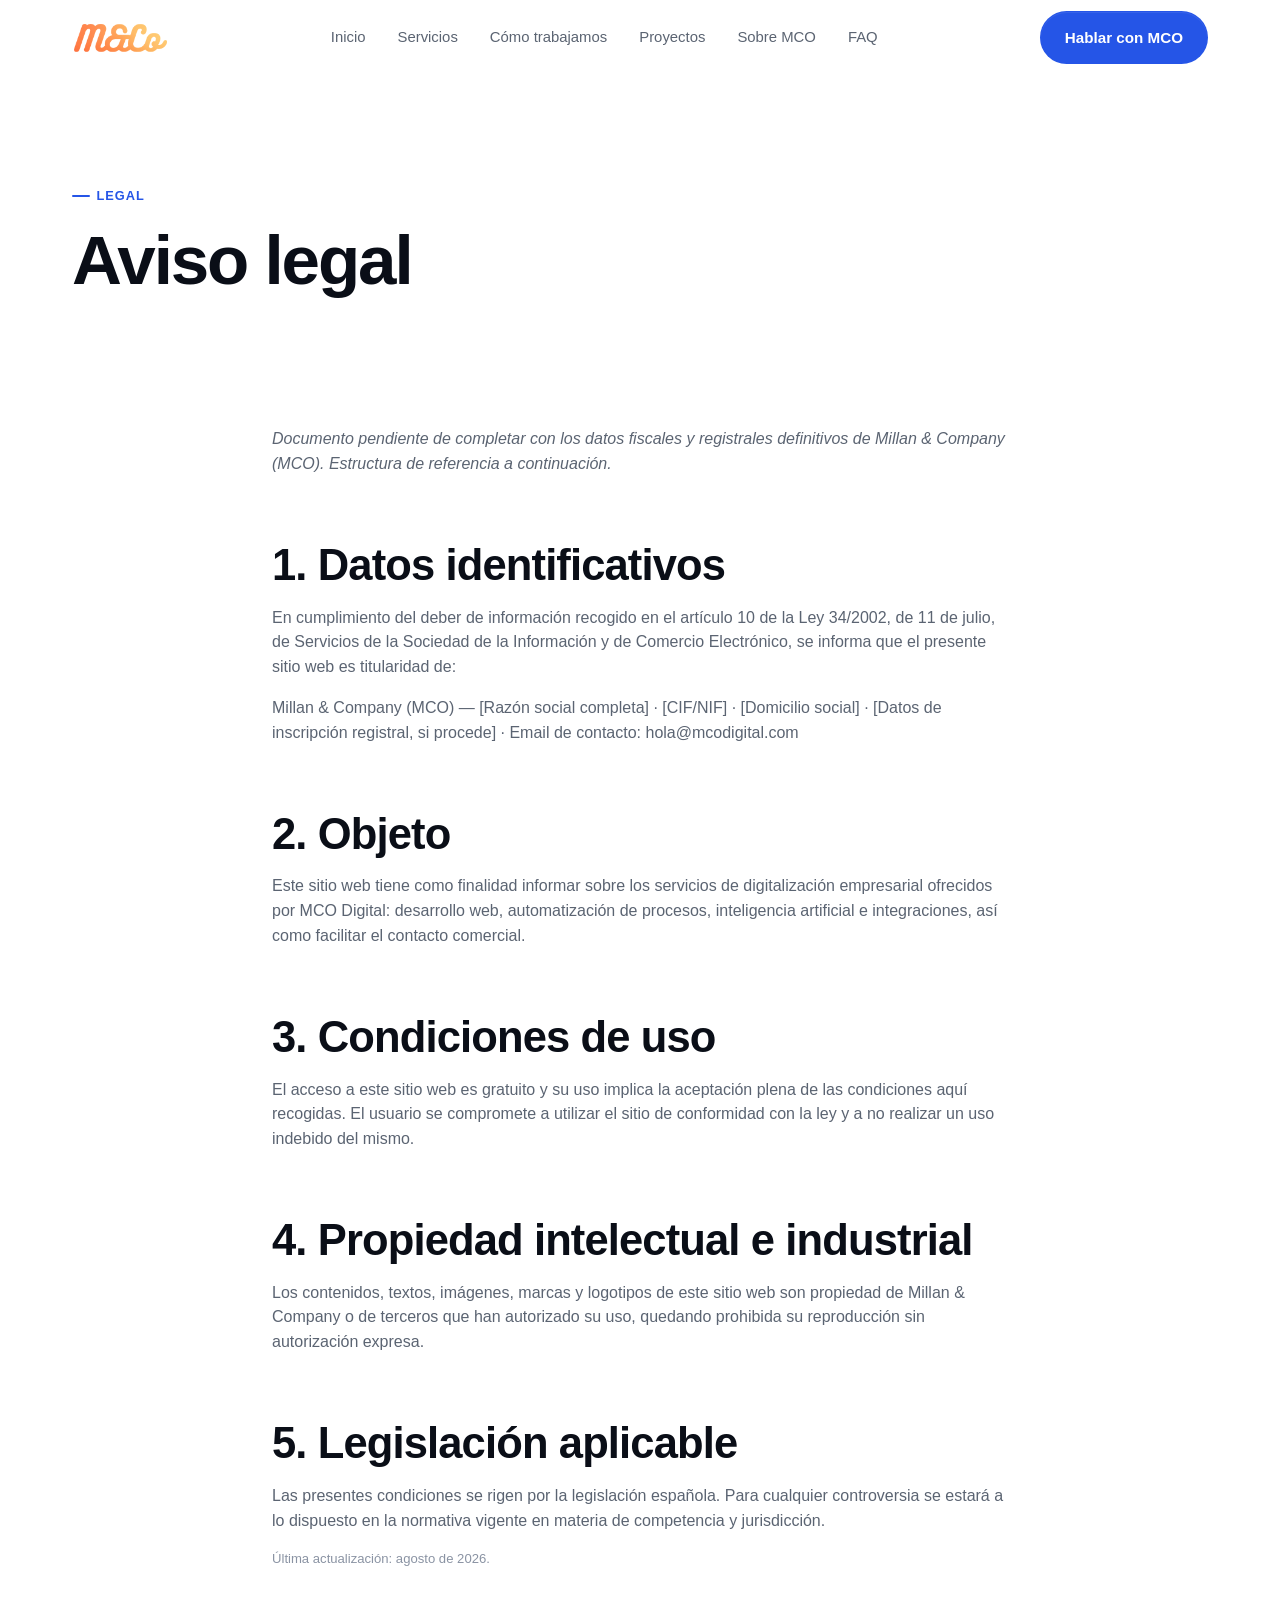
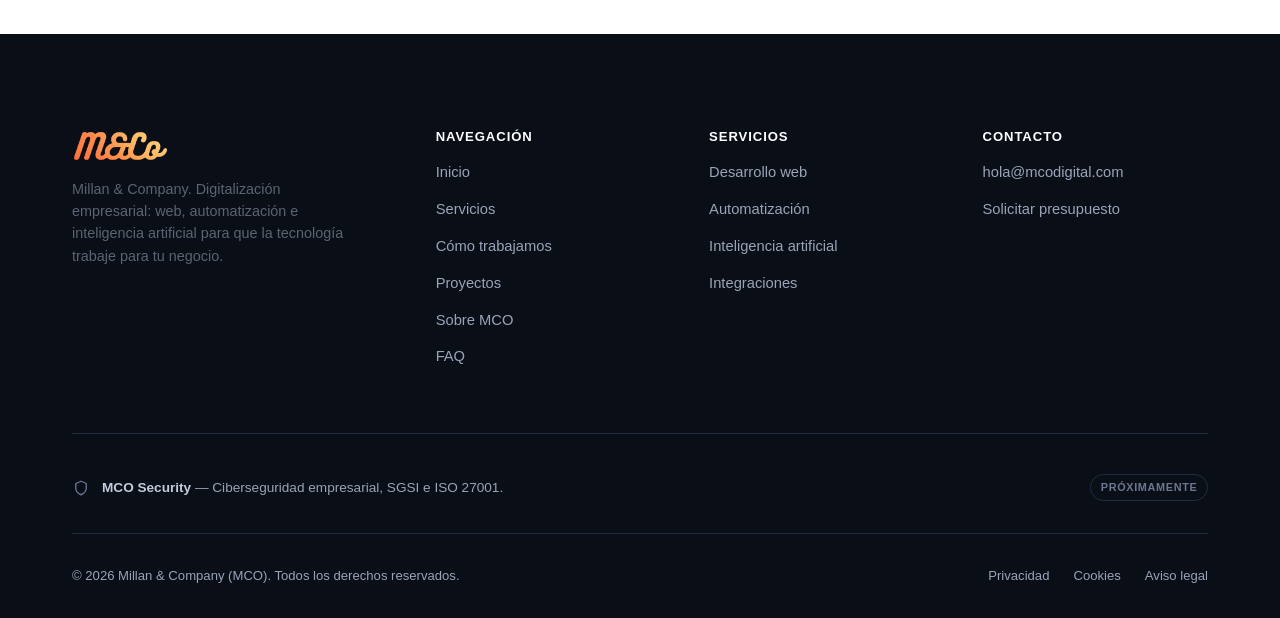
==== aviso-legal.html @ b60e202a "Add files via upload" ====
<!doctype html>
<html lang="es">
<head>
<meta charset="UTF-8">
<meta name="viewport" content="width=device-width, initial-scale=1">
<title>Aviso legal | MCO Digital</title>
<meta name="description" content="Aviso legal de MCO Digital, división de Millan & Company.">
<link rel="canonical" href="https://mcodigital.com/aviso-legal.html">
<meta name="robots" content="noindex">
<link rel="icon" href="assets/img/favicon.ico" sizes="any">
<link rel="stylesheet" href="assets/css/style.css">
</head>
<body>
<a class="skip-link" href="#main">Saltar al contenido</a>

<header class="site-header">
  <div class="container header-inner">
    <a href="index.html" class="brand" aria-label="MCO Digital — Inicio">
      <img class="brand-mark-img" src="assets/img/logo.png" alt="M&amp;Co">
    </a>
    <nav class="main-nav" id="main-nav" aria-label="Navegación principal">
      <ul>
        <li><a href="index.html">Inicio</a></li>
        <li><a href="servicios.html">Servicios</a></li>
        <li><a href="como-trabajamos.html">Cómo trabajamos</a></li>
        <li><a href="proyectos.html">Proyectos</a></li>
        <li><a href="sobre.html">Sobre MCO</a></li>
        <li><a href="faq.html">FAQ</a></li>
        <li class="nav-cta"><a href="contacto.html" class="btn btn-primary btn-sm">Hablar con MCO</a></li>
      </ul>
    </nav>
    <div class="header-actions">
      <a href="contacto.html" class="btn btn-primary header-cta">Hablar con MCO</a>
      <button class="nav-toggle" id="nav-toggle" aria-label="Abrir menú" aria-expanded="false" aria-controls="main-nav">
        <svg viewBox="0 0 24 24" fill="none" stroke="currentColor" stroke-width="2" stroke-linecap="round"><line x1="3" y1="6" x2="21" y2="6"/><line x1="3" y1="12" x2="21" y2="12"/><line x1="3" y1="18" x2="21" y2="18"/></svg>
      </button>
    </div>
  </div>
</header>

<main id="main">
  <section class="page-hero container" data-reveal>
    <p class="eyebrow">Legal</p>
    <h1>Aviso legal</h1>
  </section>

  <section class="section-tight" data-reveal>
    <div class="container container-narrow">
      <p><em>Documento pendiente de completar con los datos fiscales y registrales definitivos de Millan &amp; Company (MCO). Estructura de referencia a continuación.</em></p>

      <h2 class="mt-8">1. Datos identificativos</h2>
      <p class="mt-4">En cumplimiento del deber de información recogido en el artículo 10 de la Ley 34/2002, de 11 de julio, de Servicios de la Sociedad de la Información y de Comercio Electrónico, se informa que el presente sitio web es titularidad de:</p>
      <p class="mt-4">Millan &amp; Company (MCO) — [Razón social completa] · [CIF/NIF] · [Domicilio social] · [Datos de inscripción registral, si procede] · Email de contacto: <a href="mailto:hola@mcodigital.com">hola@mcodigital.com</a></p>

      <h2 class="mt-8">2. Objeto</h2>
      <p class="mt-4">Este sitio web tiene como finalidad informar sobre los servicios de digitalización empresarial ofrecidos por MCO Digital: desarrollo web, automatización de procesos, inteligencia artificial e integraciones, así como facilitar el contacto comercial.</p>

      <h2 class="mt-8">3. Condiciones de uso</h2>
      <p class="mt-4">El acceso a este sitio web es gratuito y su uso implica la aceptación plena de las condiciones aquí recogidas. El usuario se compromete a utilizar el sitio de conformidad con la ley y a no realizar un uso indebido del mismo.</p>

      <h2 class="mt-8">4. Propiedad intelectual e industrial</h2>
      <p class="mt-4">Los contenidos, textos, imágenes, marcas y logotipos de este sitio web son propiedad de Millan &amp; Company o de terceros que han autorizado su uso, quedando prohibida su reproducción sin autorización expresa.</p>

      <h2 class="mt-8">5. Legislación aplicable</h2>
      <p class="mt-4">Las presentes condiciones se rigen por la legislación española. Para cualquier controversia se estará a lo dispuesto en la normativa vigente en materia de competencia y jurisdicción.</p>

      <p class="mt-8 form-note">Última actualización: agosto de 2026.</p>
    </div>
  </section>
</main>

<footer class="site-footer">
  <div class="container">
    <div class="footer-top">
      <div class="footer-brand">
        <a href="index.html" class="brand" aria-label="MCO Digital — Inicio">
          <img class="brand-mark-img" src="assets/img/logo.png" alt="M&amp;Co">
        </a>
        <p>Millan &amp; Company. Digitalización empresarial: web, automatización e inteligencia artificial para que la tecnología trabaje para tu negocio.</p>
      </div>
      <nav class="footer-col" aria-label="Navegación del sitio">
        <h4>Navegación</h4>
        <ul>
          <li><a href="index.html">Inicio</a></li>
          <li><a href="servicios.html">Servicios</a></li>
          <li><a href="como-trabajamos.html">Cómo trabajamos</a></li>
          <li><a href="proyectos.html">Proyectos</a></li>
          <li><a href="sobre.html">Sobre MCO</a></li>
          <li><a href="faq.html">FAQ</a></li>
        </ul>
      </nav>
      <nav class="footer-col" aria-label="Servicios">
        <h4>Servicios</h4>
        <ul>
          <li><a href="servicios.html#desarrollo-web">Desarrollo web</a></li>
          <li><a href="servicios.html#automatizacion">Automatización</a></li>
          <li><a href="servicios.html#inteligencia-artificial">Inteligencia artificial</a></li>
          <li><a href="servicios.html#integraciones">Integraciones</a></li>
        </ul>
      </nav>
      <div class="footer-col">
        <h4>Contacto</h4>
        <ul>
          <li><a href="mailto:hola@mcodigital.com">hola@mcodigital.com</a></li>
          <li><a href="contacto.html">Solicitar presupuesto</a></li>
        </ul>
      </div>
    </div>

    <div class="footer-security">
      <div class="footer-security-note">
        <svg viewBox="0 0 24 24" fill="none" stroke="currentColor" stroke-width="1.8" stroke-linecap="round" stroke-linejoin="round"><path d="M12 3l7 3v6c0 4.5-3 7.5-7 9-4-1.5-7-4.5-7-9V6l7-3z"/></svg>
        <span><strong>MCO Security</strong> — Ciberseguridad empresarial, SGSI e ISO 27001.</span>
      </div>
      <span class="badge-soon">Próximamente</span>
    </div>

    <div class="footer-bottom">
      <span>© 2026 Millan &amp; Company (MCO). Todos los derechos reservados.</span>
      <div class="footer-legal">
        <a href="privacidad.html">Privacidad</a>
        <a href="cookies.html">Cookies</a>
        <a href="aviso-legal.html">Aviso legal</a>
      </div>
    </div>
  </div>
</footer>

<script src="assets/js/main.js"></script>
</body>
</html>
---- assets/css/style.css ----
/* =========================================================================
   MCO DIGITAL — DESIGN SYSTEM
   Millan & Company · mcodigital
   Estructura: 1. Tokens  2. Reset  3. Base  4. Utilidades  5. Layout
               6. Header  7. Botones  8. Componentes  9. Secciones
               10. Formularios  11. Footer  12. Animaciones  13. Responsive
   ========================================================================= */

/* ---------------------------------------------------------------------- */
/* 1. TOKENS                                                              */
/* ---------------------------------------------------------------------- */
:root {
  /* Color */
  --ink: #0a0e17;
  --ink-soft: #131a2a;
  --ink-line: #232c40;
  --bg: #ffffff;
  --bg-soft: #f5f6f8;
  --bg-soft-2: #eef0f3;
  --text: #131722;
  --text-muted: #5b6472;
  --text-faint: #8a93a3;
  --border: #e3e6eb;
  --border-soft: #edeff2;
  --accent: #2555e7;
  --accent-dark: #1c3fb0;
  --accent-soft: #eaf0ff;
  --accent-ink: #dbe6ff;
  --on-ink: #f4f6fb;
  --on-ink-muted: #9aa4b8;
  --white: #ffffff;
  --success: #17845a;

  /* Type */
  --font: -apple-system, BlinkMacSystemFont, "Segoe UI", Roboto, "Helvetica Neue", Arial, sans-serif;
  --lh: 1.55;

  /* Spacing scale */
  --sp-1: 0.25rem;
  --sp-2: 0.5rem;
  --sp-3: 0.75rem;
  --sp-4: 1rem;
  --sp-5: 1.5rem;
  --sp-6: 2rem;
  --sp-7: 3rem;
  --sp-8: 4rem;
  --sp-9: 6rem;
  --sp-10: 8rem;

  /* Layout */
  --container: 1200px;
  --container-narrow: 800px;
  --radius-s: 8px;
  --radius-m: 14px;
  --radius-l: 22px;
  --header-h: 76px;

  /* Motion */
  --ease: cubic-bezier(.22,.61,.36,1);
  --dur-s: .18s;
  --dur-m: .4s;

  /* Shadow */
  --shadow-s: 0 1px 2px rgba(10,14,23,.06), 0 1px 1px rgba(10,14,23,.04);
  --shadow-m: 0 10px 30px -12px rgba(10,14,23,.18);
  --shadow-l: 0 24px 60px -20px rgba(10,14,23,.28);
}

/* ---------------------------------------------------------------------- */
/* 2. RESET                                                               */
/* ---------------------------------------------------------------------- */
*, *::before, *::after { box-sizing: border-box; }
* { margin: 0; }
html { -webkit-text-size-adjust: 100%; scroll-behavior: smooth; }
@media (prefers-reduced-motion: reduce) {
  html { scroll-behavior: auto; }
  *, *::before, *::after { animation-duration: .001ms !important; animation-iteration-count: 1 !important; transition-duration: .001ms !important; scroll-behavior: auto !important; }
}
img, picture, svg, video { display: block; max-width: 100%; }
input, button, textarea, select { font: inherit; color: inherit; }
button { cursor: pointer; }
a { color: inherit; text-decoration: none; }
ul, ol { list-style: none; padding: 0; }
table { border-collapse: collapse; }

/* ---------------------------------------------------------------------- */
/* 3. BASE                                                                */
/* ---------------------------------------------------------------------- */
body {
  font-family: var(--font);
  background: var(--bg);
  color: var(--text);
  line-height: var(--lh);
  -webkit-font-smoothing: antialiased;
  text-rendering: optimizeLegibility;
  overflow-x: hidden;
}

h1, h2, h3, h4 {
  font-weight: 700;
  line-height: 1.12;
  letter-spacing: -0.02em;
  color: var(--ink);
}
h1 { font-size: clamp(2.4rem, 5.4vw, 4.4rem); letter-spacing: -0.03em; }
h2 { font-size: clamp(1.9rem, 3.4vw, 2.75rem); }
h3 { font-size: clamp(1.25rem, 1.8vw, 1.55rem); }
h4 { font-size: 1.05rem; letter-spacing: -0.01em; }

p { color: var(--text-muted); }
.lead { font-size: clamp(1.05rem, 1.6vw, 1.25rem); color: var(--text-muted); max-width: 60ch; }

strong { color: var(--ink); font-weight: 600; }

/* ---------------------------------------------------------------------- */
/* 4. UTILIDADES                                                          */
/* ---------------------------------------------------------------------- */
.container { width: 100%; max-width: var(--container); margin-inline: auto; padding-inline: var(--sp-6); }
.container-narrow { width: 100%; max-width: var(--container-narrow); margin-inline: auto; padding-inline: var(--sp-6); }
.section { padding-block: var(--sp-10); }
.section-tight { padding-block: var(--sp-8); }
.section-soft { background: var(--bg-soft); }
.section-ink { background: var(--ink); color: var(--on-ink); }
.section-ink h2, .section-ink h3, .section-ink h4 { color: var(--white); }
.section-ink p { color: var(--on-ink-muted); }

.eyebrow {
  display: inline-flex; align-items: center; gap: .5em;
  font-size: .8rem; font-weight: 700; letter-spacing: .08em; text-transform: uppercase;
  color: var(--accent);
  margin-bottom: var(--sp-4);
}
.eyebrow::before { content: ""; width: 18px; height: 2px; background: var(--accent); border-radius: 2px; }
.section-ink .eyebrow { color: #7ea0ff; }
.section-ink .eyebrow::before { background: #7ea0ff; }

.section-head { max-width: 720px; margin-bottom: var(--sp-8); }
.section-head.center { margin-inline: auto; text-align: center; }
.section-head.split { display: flex; justify-content: space-between; align-items: flex-end; gap: var(--sp-6); max-width: none; }

.text-center { text-align: center; }
.mt-1 { margin-top: var(--sp-1); } .mt-2 { margin-top: var(--sp-2); } .mt-3 { margin-top: var(--sp-3); }
.mt-4 { margin-top: var(--sp-4); } .mt-5 { margin-top: var(--sp-5); } .mt-6 { margin-top: var(--sp-6); }
.mt-7 { margin-top: var(--sp-7); } .mt-8 { margin-top: var(--sp-8); }
.mb-4 { margin-bottom: var(--sp-4); } .mb-5 { margin-bottom: var(--sp-5); } .mb-6 { margin-bottom: var(--sp-6); }

.visually-hidden {
  position: absolute; width: 1px; height: 1px; padding: 0; margin: -1px;
  overflow: hidden; clip: rect(0,0,0,0); white-space: nowrap; border: 0;
}

.skip-link {
  position: absolute; left: var(--sp-4); top: -60px; z-index: 200;
  background: var(--accent); color: #fff; padding: .7em 1.1em; border-radius: var(--radius-s);
  transition: top var(--dur-s) var(--ease);
}
.skip-link:focus { top: var(--sp-4); }

:focus-visible { outline: 2px solid var(--accent); outline-offset: 3px; border-radius: 4px; }

/* ---------------------------------------------------------------------- */
/* 6. HEADER                                                              */
/* ---------------------------------------------------------------------- */
.site-header {
  position: sticky; top: 0; z-index: 100;
  height: var(--header-h);
  display: flex; align-items: center;
  background: rgba(255,255,255,.86);
  backdrop-filter: saturate(180%) blur(14px);
  -webkit-backdrop-filter: saturate(180%) blur(14px);
  border-bottom: 1px solid transparent;
  transition: border-color var(--dur-s) var(--ease), box-shadow var(--dur-s) var(--ease);
}
.site-header.is-scrolled { border-bottom-color: var(--border); box-shadow: var(--shadow-s); }

.header-inner { display: flex; align-items: center; justify-content: space-between; gap: var(--sp-6); width: 100%; }

.brand { display: flex; align-items: center; font-weight: 700; color: var(--ink); flex-shrink: 0; }
.brand-mark-img { height: 32px; width: auto; flex-shrink: 0; display: block; }

.main-nav { display: flex; }
.main-nav ul { display: flex; align-items: center; gap: var(--sp-6); }
.main-nav .nav-cta { display: none; }
.main-nav a {
  font-size: .93rem; font-weight: 500; color: var(--text-muted);
  padding: .4rem 0; position: relative; transition: color var(--dur-s) var(--ease);
}
.main-nav a::after {
  content: ""; position: absolute; left: 0; right: 0; bottom: -2px; height: 2px;
  background: var(--accent); transform: scaleX(0); transform-origin: left; transition: transform var(--dur-s) var(--ease);
}
.main-nav a:hover, .main-nav a[aria-current="page"] { color: var(--ink); }
.main-nav a:hover::after, .main-nav a[aria-current="page"]::after { transform: scaleX(1); }

.header-actions { display: flex; align-items: center; gap: var(--sp-4); flex-shrink: 0; }
.nav-toggle {
  display: none; background: none; border: 1px solid var(--border); border-radius: var(--radius-s);
  width: 42px; height: 42px; align-items: center; justify-content: center;
}
.nav-toggle svg { width: 20px; height: 20px; }

/* ---------------------------------------------------------------------- */
/* 7. BOTONES                                                             */
/* ---------------------------------------------------------------------- */
.btn {
  display: inline-flex; align-items: center; justify-content: center; gap: .55rem;
  font-size: .95rem; font-weight: 600; padding: .85rem 1.5rem; border-radius: 999px;
  border: 1px solid transparent; transition: transform var(--dur-s) var(--ease), background var(--dur-s) var(--ease), border-color var(--dur-s) var(--ease), box-shadow var(--dur-s) var(--ease);
  white-space: nowrap;
}
.btn svg { width: 16px; height: 16px; flex-shrink: 0; transition: transform var(--dur-s) var(--ease); }
.btn:hover svg { transform: translateX(3px); }
.btn:active { transform: translateY(1px); }

.btn-primary { background: var(--accent); color: #fff; box-shadow: 0 1px 0 rgba(255,255,255,.08) inset; }
.btn-primary:hover { background: var(--accent-dark); }

.btn-secondary { background: transparent; color: var(--ink); border-color: var(--border); }
.btn-secondary:hover { border-color: var(--ink); }

.section-ink .btn-secondary, .hero .btn-secondary { color: var(--white); border-color: var(--ink-line); }
.section-ink .btn-secondary:hover, .hero .btn-secondary:hover { border-color: var(--on-ink); }

.btn-ghost { padding: 0; background: none; color: var(--accent); border-radius: 0; font-weight: 600; }
.btn-ghost::after { content: none; }
.section-ink .btn-ghost { color: #8fb0ff; }

.btn-block { width: 100%; }
.btn-sm { padding: .6rem 1.1rem; font-size: .85rem; }

.cta-row { display: flex; align-items: center; gap: var(--sp-5); flex-wrap: wrap; }

/* ---------------------------------------------------------------------- */
/* 8. COMPONENTES                                                        */
/* ---------------------------------------------------------------------- */

/* Tarjetas genéricas */
.card {
  background: var(--white); border: 1px solid var(--border); border-radius: var(--radius-m);
  padding: var(--sp-6); transition: transform var(--dur-m) var(--ease), box-shadow var(--dur-m) var(--ease), border-color var(--dur-m) var(--ease);
}
.card:hover { transform: translateY(-4px); box-shadow: var(--shadow-m); border-color: var(--border); }

/* Grid utilitario */
.grid { display: grid; gap: var(--sp-6); }
.grid-2 { grid-template-columns: repeat(2, 1fr); }
.grid-3 { grid-template-columns: repeat(3, 1fr); }
.grid-4 { grid-template-columns: repeat(4, 1fr); }

/* HERO */
.hero {
  position: relative; overflow: hidden;
  background: var(--ink);
  color: var(--on-ink);
  padding-top: calc(var(--sp-10) + var(--sp-4));
  padding-bottom: var(--sp-9);
}
.hero-grid {
  position: absolute; inset: 0; z-index: 0; opacity: .5;
}
.hero-inner { position: relative; z-index: 1; }
.hero-content { max-width: 760px; }
.hero-content h1 { color: var(--white); }
.hero-content .lead { color: var(--on-ink-muted); font-size: clamp(1.05rem, 1.7vw, 1.3rem); max-width: 56ch; margin-top: var(--sp-5); }
.hero-trust {
  margin-top: var(--sp-9); padding-top: var(--sp-6); border-top: 1px solid var(--ink-line);
  display: flex; align-items: center; gap: var(--sp-4); flex-wrap: wrap;
  color: var(--on-ink-muted); font-size: .85rem; letter-spacing: .04em; text-transform: uppercase; font-weight: 600;
}
.hero-trust span { color: var(--on-ink-muted); }
.hero-trust .dot { width: 4px; height: 4px; border-radius: 50%; background: var(--ink-line); }
.hero .cta-row { margin-top: var(--sp-7); }

/* Diagrama de sistema abstracto (SVG decorativo) */
.system-diagram { width: 100%; height: auto; }
.system-diagram .node { fill: var(--ink); stroke: #3a4560; stroke-width: 1; }
.system-diagram .node-dot { fill: #7ea0ff; }
.system-diagram .link { stroke: #2a3450; stroke-width: 1; fill: none; }
.system-diagram .link-active { stroke: #3a5bd0; stroke-width: 1.4; stroke-dasharray: 4 5; animation: dash 6s linear infinite; }
@keyframes dash { to { stroke-dashoffset: -90; } }

/* Bloque problema */
.problem-list { display: grid; grid-template-columns: repeat(2, 1fr); gap: var(--sp-3) var(--sp-6); margin-top: var(--sp-6); }
.problem-item { display: flex; align-items: flex-start; gap: .7rem; padding: var(--sp-3) 0; border-bottom: 1px solid var(--border-soft); }
.problem-item svg { width: 18px; height: 18px; flex-shrink: 0; margin-top: .18rem; color: var(--text-faint); }
.problem-item span { color: var(--text); font-size: .97rem; }

.value-panel {
  background: var(--white); border: 1px solid var(--border); border-radius: var(--radius-l);
  padding: var(--sp-7); box-shadow: var(--shadow-m);
}

/* Servicios */
.service-card {
  background: var(--white); border: 1px solid var(--border); border-radius: var(--radius-l);
  padding: var(--sp-7); display: flex; flex-direction: column; height: 100%;
  transition: transform var(--dur-m) var(--ease), box-shadow var(--dur-m) var(--ease);
}
.service-card:hover { transform: translateY(-6px); box-shadow: var(--shadow-l); }
.service-icon {
  width: 52px; height: 52px; border-radius: var(--radius-s); background: var(--accent-soft);
  display: flex; align-items: center; justify-content: center; margin-bottom: var(--sp-5);
}
.service-icon svg { width: 26px; height: 26px; color: var(--accent); }
.service-letter { font-size: .78rem; font-weight: 700; letter-spacing: .1em; color: var(--text-faint); margin-bottom: var(--sp-2); text-transform: uppercase; }
.service-card h3 { margin-bottom: var(--sp-2); }
.service-card p { margin-bottom: var(--sp-4); }
.service-tags { display: flex; flex-wrap: wrap; gap: .5rem; margin: var(--sp-4) 0 var(--sp-5); }
.tag {
  font-size: .78rem; font-weight: 600; color: var(--text-muted); background: var(--bg-soft);
  border: 1px solid var(--border-soft); padding: .3rem .7rem; border-radius: 999px;
}
.service-card .btn-ghost { margin-top: auto; }

/* Proceso diferenciador (mini) */
.flow-steps { display: flex; align-items: center; gap: var(--sp-3); flex-wrap: wrap; margin-top: var(--sp-7); }
.flow-step {
  display: flex; align-items: center; gap: var(--sp-3);
  background: var(--bg); border: 1px solid var(--border); border-radius: 999px;
  padding: .65rem 1.3rem; font-weight: 600; font-size: .92rem; color: var(--ink);
}
.flow-arrow { color: var(--text-faint); flex-shrink: 0; }
.flow-arrow svg { width: 18px; height: 18px; }

/* Casos de uso */
.usecase-card {
  background: var(--bg-soft); border: 1px solid var(--border-soft); border-radius: var(--radius-m);
  padding: var(--sp-6);
}
.usecase-card .num { font-size: .78rem; font-weight: 700; color: var(--accent); letter-spacing: .06em; }
.usecase-card h3 { margin: var(--sp-2) 0 var(--sp-2); font-size: 1.15rem; }

/* Proceso — pasos numerados */
.process-steps { display: grid; grid-template-columns: repeat(4, 1fr); gap: var(--sp-6); margin-top: var(--sp-8); position: relative; }
.process-steps::before {
  content: ""; position: absolute; top: 26px; left: 6%; right: 6%; height: 1px; background: var(--border);
}
.section-ink .process-steps::before { background: var(--ink-line); }
.process-step { position: relative; }
.process-num {
  display: inline-flex; align-items: center; justify-content: center; width: 52px; height: 52px;
  border-radius: 50%; background: var(--white); border: 1px solid var(--border);
  font-weight: 700; color: var(--accent); font-size: 1.05rem; position: relative; z-index: 1; margin-bottom: var(--sp-5);
}
.section-ink .process-num { background: var(--ink); border-color: var(--ink-line); color: #8fb0ff; }
.process-step h3 { margin-bottom: var(--sp-2); font-size: 1.15rem; }

/* Proyectos */
.project-card {
  display: grid; grid-template-columns: 1fr 1fr; gap: var(--sp-8);
  border: 1px solid var(--border); border-radius: var(--radius-l); overflow: hidden;
  background: var(--white);
}
.project-visual {
  background: var(--ink); min-height: 320px; position: relative; display: flex; align-items: center; justify-content: center; padding: var(--sp-6);
}
.project-body { padding: var(--sp-8) var(--sp-8) var(--sp-8) 0; display: flex; flex-direction: column; justify-content: center; }
.project-tag { display: inline-block; font-size: .78rem; font-weight: 700; text-transform: uppercase; letter-spacing: .06em; color: var(--accent); margin-bottom: var(--sp-3); }
.project-meta { display: grid; grid-template-columns: 1fr 1fr; gap: var(--sp-5); margin-top: var(--sp-6); padding-top: var(--sp-6); border-top: 1px solid var(--border-soft); }
.project-meta dt { font-size: .75rem; font-weight: 700; text-transform: uppercase; letter-spacing: .06em; color: var(--text-faint); margin-bottom: .35rem; }
.project-meta dd { font-size: .92rem; color: var(--text); }

.concept-banner {
  display: flex; align-items: center; gap: var(--sp-4); background: var(--accent-soft); border: 1px solid var(--accent-ink);
  border-radius: var(--radius-m); padding: var(--sp-5) var(--sp-6); margin-bottom: var(--sp-8);
}
.concept-banner svg { width: 22px; height: 22px; color: var(--accent); flex-shrink: 0; }
.concept-banner p { color: var(--ink); font-size: .92rem; margin: 0; }
.concept-banner strong { color: var(--ink); }

/* FAQ */
.faq-list { max-width: var(--container-narrow); margin-inline: auto; }
.faq-item { border-bottom: 1px solid var(--border); }
.faq-item summary {
  list-style: none; cursor: pointer; display: flex; justify-content: space-between; align-items: center; gap: var(--sp-4);
  padding: var(--sp-5) 0; font-weight: 600; font-size: 1.02rem; color: var(--ink);
}
.faq-item summary::-webkit-details-marker { display: none; }
.faq-item summary .icon { flex-shrink: 0; width: 22px; height: 22px; border-radius: 50%; border: 1px solid var(--border); display: flex; align-items: center; justify-content: center; transition: transform var(--dur-s) var(--ease), background var(--dur-s) var(--ease); }
.faq-item summary .icon svg { width: 12px; height: 12px; }
.faq-item[open] summary .icon { background: var(--accent); border-color: var(--accent); color: #fff; transform: rotate(45deg); }
.faq-item .faq-a { padding-bottom: var(--sp-5); max-width: 62ch; }

/* Stat / obsesión strip (sin métricas falsas: cualitativo) */
.principles { display: grid; grid-template-columns: repeat(3, 1fr); gap: var(--sp-6); margin-top: var(--sp-8); }
.principle { padding-top: var(--sp-5); border-top: 2px solid var(--border); }
.section-ink .principle { border-top-color: var(--ink-line); }
.principle h3 { font-size: 1.1rem; margin-bottom: var(--sp-2); }

/* CTA final */
.cta-final { text-align: center; }
.cta-final .container-narrow { display: flex; flex-direction: column; align-items: center; }
.cta-final .cta-row { justify-content: center; margin-top: var(--sp-7); }

/* Breadcrumb / page hero (páginas internas) */
.page-hero { padding-top: calc(var(--sp-9) + var(--sp-2)); padding-bottom: var(--sp-8); }
.page-hero .eyebrow { color: var(--accent); }
.page-hero h1 { max-width: 820px; }
.page-hero .lead { margin-top: var(--sp-5); }

/* ---------------------------------------------------------------------- */
/* 10. FORMULARIOS                                                       */
/* ---------------------------------------------------------------------- */
.form-grid { display: grid; grid-template-columns: 1fr 1fr; gap: var(--sp-5); }
.field { display: flex; flex-direction: column; gap: .5rem; }
.field.full { grid-column: 1 / -1; }
.field label { font-size: .85rem; font-weight: 600; color: var(--ink); }
.field .hint { font-size: .78rem; color: var(--text-faint); }
.field input, .field select, .field textarea {
  border: 1px solid var(--border); border-radius: var(--radius-s); padding: .8rem .9rem;
  background: var(--white); color: var(--text); font-size: .95rem; transition: border-color var(--dur-s) var(--ease), box-shadow var(--dur-s) var(--ease);
}
.field input:focus, .field select:focus, .field textarea:focus {
  border-color: var(--accent); box-shadow: 0 0 0 3px var(--accent-soft); outline: none;
}
.field textarea { resize: vertical; min-height: 130px; }
.form-note { font-size: .82rem; color: var(--text-faint); margin-top: var(--sp-4); }
.form-success {
  display: none; align-items: center; gap: var(--sp-3); background: #ecf9f3; border: 1px solid #bfe9d4;
  color: var(--success); padding: var(--sp-5); border-radius: var(--radius-m); margin-bottom: var(--sp-6); font-weight: 600;
}
.form-success.is-visible { display: flex; }
.form-success svg { width: 20px; height: 20px; flex-shrink: 0; }

.contact-panel {
  background: var(--white); border: 1px solid var(--border); border-radius: var(--radius-l);
  padding: var(--sp-7); box-shadow: var(--shadow-m);
}
.contact-info-item { display: flex; gap: var(--sp-4); align-items: flex-start; padding: var(--sp-4) 0; border-bottom: 1px solid var(--ink-line); }
.contact-info-item:last-child { border-bottom: none; }
.contact-info-item svg { width: 20px; height: 20px; color: #7ea0ff; flex-shrink: 0; margin-top: .1rem; }
.contact-info-item h4 { color: #fff; margin-bottom: .2rem; font-size: .95rem; }
.contact-info-item p { font-size: .88rem; margin: 0; }

/* ---------------------------------------------------------------------- */
/* 11. FOOTER                                                            */
/* ---------------------------------------------------------------------- */
.site-footer { background: var(--ink); color: var(--on-ink-muted); padding-top: var(--sp-9); }
.footer-top { display: grid; grid-template-columns: 1.4fr repeat(3, 1fr); gap: var(--sp-7); padding-bottom: var(--sp-8); border-bottom: 1px solid var(--ink-line); }
.footer-brand .brand { color: #fff; }
.footer-brand p { margin-top: var(--sp-4); max-width: 34ch; font-size: .9rem; }
.footer-col h4 { color: #fff; font-size: .82rem; text-transform: uppercase; letter-spacing: .07em; margin-bottom: var(--sp-4); }
.footer-col ul { display: flex; flex-direction: column; gap: var(--sp-3); }
.footer-col a { font-size: .92rem; color: var(--on-ink-muted); transition: color var(--dur-s) var(--ease); }
.footer-col a:hover { color: #fff; }

.footer-security {
  display: flex; align-items: center; justify-content: space-between; gap: var(--sp-4); flex-wrap: wrap;
  padding: var(--sp-6) 0; border-bottom: 1px solid var(--ink-line); margin-top: var(--sp-2);
}
.footer-security-note { display: flex; align-items: center; gap: var(--sp-3); font-size: .85rem; color: var(--on-ink-muted); }
.footer-security-note svg { width: 18px; height: 18px; color: #6b7793; flex-shrink: 0; }
.footer-security-note strong { color: #c3cbdb; font-weight: 600; }
.badge-soon { font-size: .68rem; font-weight: 700; text-transform: uppercase; letter-spacing: .06em; color: #6b7793; border: 1px solid var(--ink-line); border-radius: 999px; padding: .25rem .6rem; }

.footer-bottom { display: flex; align-items: center; justify-content: space-between; gap: var(--sp-4); padding: var(--sp-6) 0; font-size: .82rem; flex-wrap: wrap; }
.footer-legal { display: flex; gap: var(--sp-5); flex-wrap: wrap; }
.footer-legal a:hover { color: #fff; }

/* ---------------------------------------------------------------------- */
/* 12. ANIMACIONES / REVEAL                                              */
/* ---------------------------------------------------------------------- */
[data-reveal] { opacity: 0; transform: translateY(16px); transition: opacity .7s var(--ease), transform .7s var(--ease); }
[data-reveal].is-visible { opacity: 1; transform: translateY(0); }
[data-reveal-group] > * { opacity: 0; transform: translateY(16px); transition: opacity .6s var(--ease), transform .6s var(--ease); }
[data-reveal-group].is-visible > * { opacity: 1; transform: translateY(0); }
[data-reveal-group].is-visible > *:nth-child(1) { transition-delay: 0s; }
[data-reveal-group].is-visible > *:nth-child(2) { transition-delay: .08s; }
[data-reveal-group].is-visible > *:nth-child(3) { transition-delay: .16s; }
[data-reveal-group].is-visible > *:nth-child(4) { transition-delay: .24s; }
[data-reveal-group].is-visible > *:nth-child(5) { transition-delay: .32s; }
[data-reveal-group].is-visible > *:nth-child(6) { transition-delay: .4s; }

/* ---------------------------------------------------------------------- */
/* 13. RESPONSIVE                                                        */
/* ---------------------------------------------------------------------- */
@media (max-width: 1080px) {
  .footer-top { grid-template-columns: 1.2fr repeat(3, 1fr); gap: var(--sp-5); }
}

@media (max-width: 960px) {
  .main-nav { position: fixed; inset: var(--header-h) 0 0 0; background: var(--white); padding: var(--sp-6); transform: translateY(-8px); opacity: 0; pointer-events: none; transition: opacity var(--dur-s) var(--ease), transform var(--dur-s) var(--ease); overflow-y: auto; }
  .main-nav.is-open { opacity: 1; transform: translateY(0); pointer-events: auto; }
  .main-nav ul { flex-direction: column; align-items: flex-start; gap: var(--sp-2); width: 100%; }
  .main-nav a { display: block; width: 100%; padding: var(--sp-4) 0; font-size: 1.15rem; border-bottom: 1px solid var(--border-soft); }
  .main-nav a::after { display: none; }
  .main-nav .nav-cta { display: block; margin-top: var(--sp-5); }
  .nav-toggle { display: flex; }
  .header-actions .btn-primary.header-cta { display: none; }

  .grid-3 { grid-template-columns: 1fr 1fr; }
  .grid-4 { grid-template-columns: 1fr 1fr; }
  .problem-list { grid-template-columns: 1fr; }
  .process-steps { grid-template-columns: 1fr 1fr; }
  .process-steps::before { display: none; }
  .footer-top { grid-template-columns: 1fr 1fr; }
  .project-card { grid-template-columns: 1fr; }
  .project-body { padding: var(--sp-6); }
  .project-visual { min-height: 240px; }
}

@media (max-width: 640px) {
  .container, .container-narrow { padding-inline: var(--sp-5); }
  .section { padding-block: var(--sp-8); }
  .grid-2, .grid-3, .grid-4 { grid-template-columns: 1fr; }
  .process-steps { grid-template-columns: 1fr; gap: var(--sp-7); }
  .footer-top { grid-template-columns: 1fr; gap: var(--sp-6); }
  .form-grid { grid-template-columns: 1fr; }
  .cta-row { flex-direction: column; align-items: stretch; }
  .cta-row .btn { width: 100%; }
  .footer-bottom { flex-direction: column; align-items: flex-start; }
  .hero { padding-top: var(--sp-9); }
  .hero-trust { margin-top: var(--sp-7); }
  .flow-steps { flex-direction: column; align-items: stretch; }
  .flow-arrow { transform: rotate(90deg); align-self: center; }
  .section-head.split { flex-direction: column; align-items: flex-start; }
}
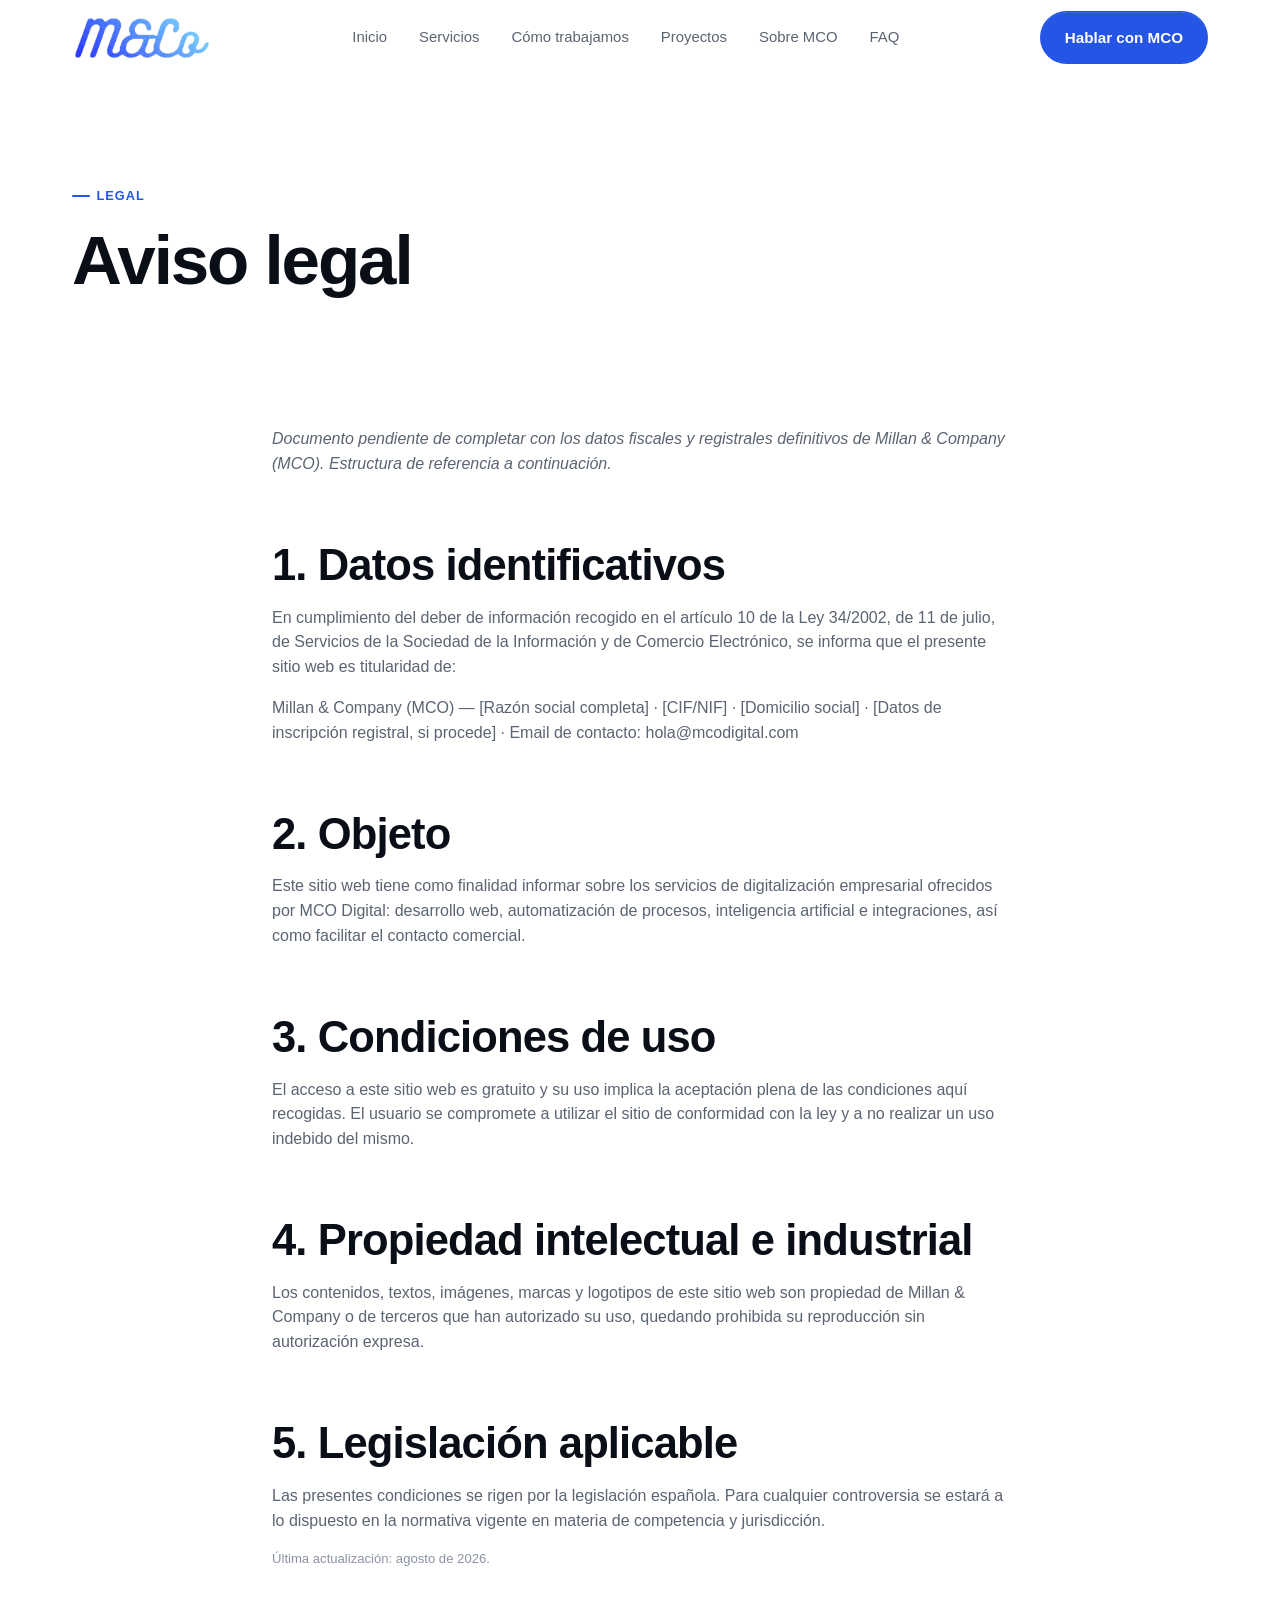
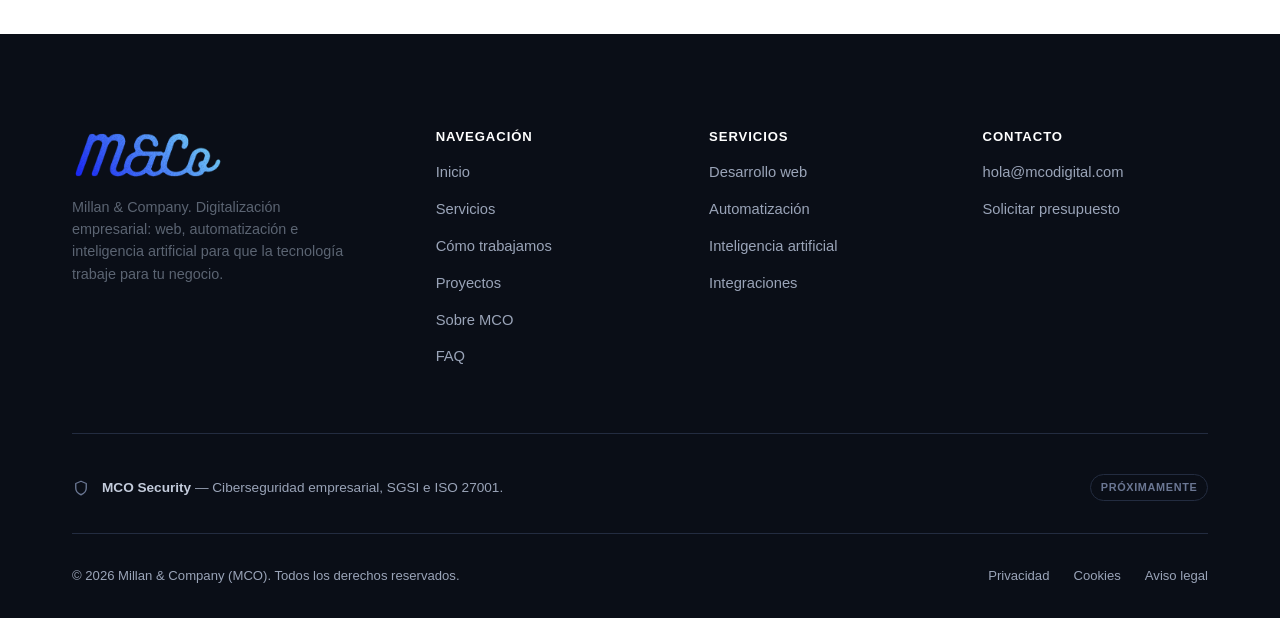
==== commit 5bfcc6dd: "Corrige menú móvil, favicon roto y dominio en SEO - Refuerza z-index del panel de navegación móvil p" ====
--- a/aviso-legal.html
+++ b/aviso-legal.html
@@ -5,10 +5,10 @@
 <meta name="viewport" content="width=device-width, initial-scale=1">
 <title>Aviso legal | MCO Digital</title>
 <meta name="description" content="Aviso legal de MCO Digital, división de Millan & Company.">
-<link rel="canonical" href="https://mcodigital.com/aviso-legal.html">
+<link rel="canonical" href="https://mcodev.site/aviso-legal.html">
 <meta name="robots" content="noindex">
-<link rel="icon" href="assets/img/favicon.ico" sizes="any">
-<link rel="stylesheet" href="assets/css/style.css">
+<link rel="icon" href="assets/img/favicon.ico?v=3" sizes="any">
+<link rel="stylesheet" href="assets/css/style.css?v=3">
 </head>
 <body>
 <a class="skip-link" href="#main">Saltar al contenido</a>
@@ -16,7 +16,7 @@
 <header class="site-header">
   <div class="container header-inner">
     <a href="index.html" class="brand" aria-label="MCO Digital — Inicio">
-      <img class="brand-mark-img" src="assets/img/logo.png" alt="M&amp;Co">
+      <img class="brand-mark-img" src="assets/img/logo.png?v=2" alt="M&amp;Co">
     </a>
     <nav class="main-nav" id="main-nav" aria-label="Navegación principal">
       <ul>
@@ -74,7 +74,7 @@
     <div class="footer-top">
       <div class="footer-brand">
         <a href="index.html" class="brand" aria-label="MCO Digital — Inicio">
-          <img class="brand-mark-img" src="assets/img/logo.png" alt="M&amp;Co">
+          <img class="brand-mark-img" src="assets/img/logo.png?v=2" alt="M&amp;Co">
         </a>
         <p>Millan &amp; Company. Digitalización empresarial: web, automatización e inteligencia artificial para que la tecnología trabaje para tu negocio.</p>
       </div>
@@ -126,6 +126,6 @@
   </div>
 </footer>
 
-<script src="assets/js/main.js"></script>
+<script src="assets/js/main.js?v=3"></script>
 </body>
 </html>
--- a/assets/css/style.css
+++ b/assets/css/style.css
@@ -176,7 +176,8 @@
 .header-inner { display: flex; align-items: center; justify-content: space-between; gap: var(--sp-6); width: 100%; }
 
 .brand { display: flex; align-items: center; font-weight: 700; color: var(--ink); flex-shrink: 0; }
-.brand-mark-img { height: 32px; width: auto; flex-shrink: 0; display: block; }
+.brand-mark-img { height: 46px; width: auto; flex-shrink: 0; display: block; }
+.footer-brand .brand-mark-img { height: 50px; }
 
 .main-nav { display: flex; }
 .main-nav ul { display: flex; align-items: center; gap: var(--sp-6); }
@@ -479,12 +480,22 @@
 }
 
 @media (max-width: 960px) {
-  .main-nav { position: fixed; inset: var(--header-h) 0 0 0; background: var(--white); padding: var(--sp-6); transform: translateY(-8px); opacity: 0; pointer-events: none; transition: opacity var(--dur-s) var(--ease), transform var(--dur-s) var(--ease); overflow-y: auto; }
-  .main-nav.is-open { opacity: 1; transform: translateY(0); pointer-events: auto; }
-  .main-nav ul { flex-direction: column; align-items: flex-start; gap: var(--sp-2); width: 100%; }
+  .main-nav {
+    display: block;
+    position: fixed; top: var(--header-h); left: 0; right: 0; bottom: 0;
+    height: calc(100vh - var(--header-h)); height: calc(100dvh - var(--header-h));
+    background: var(--white); padding: var(--sp-6);
+    z-index: 150;
+    transform: translateY(-8px); opacity: 0; visibility: hidden; pointer-events: none;
+    transition: opacity var(--dur-s) var(--ease), transform var(--dur-s) var(--ease), visibility 0s linear var(--dur-s);
+    overflow-y: auto; -webkit-overflow-scrolling: touch;
+    -webkit-transform: translateY(-8px);
+  }
+  .main-nav.is-open { opacity: 1; transform: translateY(0); visibility: visible; pointer-events: auto; transition: opacity var(--dur-s) var(--ease), transform var(--dur-s) var(--ease); }
+  .main-nav ul { display: flex; flex-direction: column; align-items: flex-start; gap: var(--sp-2); width: 100%; }
   .main-nav a { display: block; width: 100%; padding: var(--sp-4) 0; font-size: 1.15rem; border-bottom: 1px solid var(--border-soft); }
   .main-nav a::after { display: none; }
-  .main-nav .nav-cta { display: block; margin-top: var(--sp-5); }
+  .main-nav .nav-cta { display: block; width: 100%; margin-top: var(--sp-5); padding-bottom: var(--sp-6); }
   .nav-toggle { display: flex; }
   .header-actions .btn-primary.header-cta { display: none; }
 
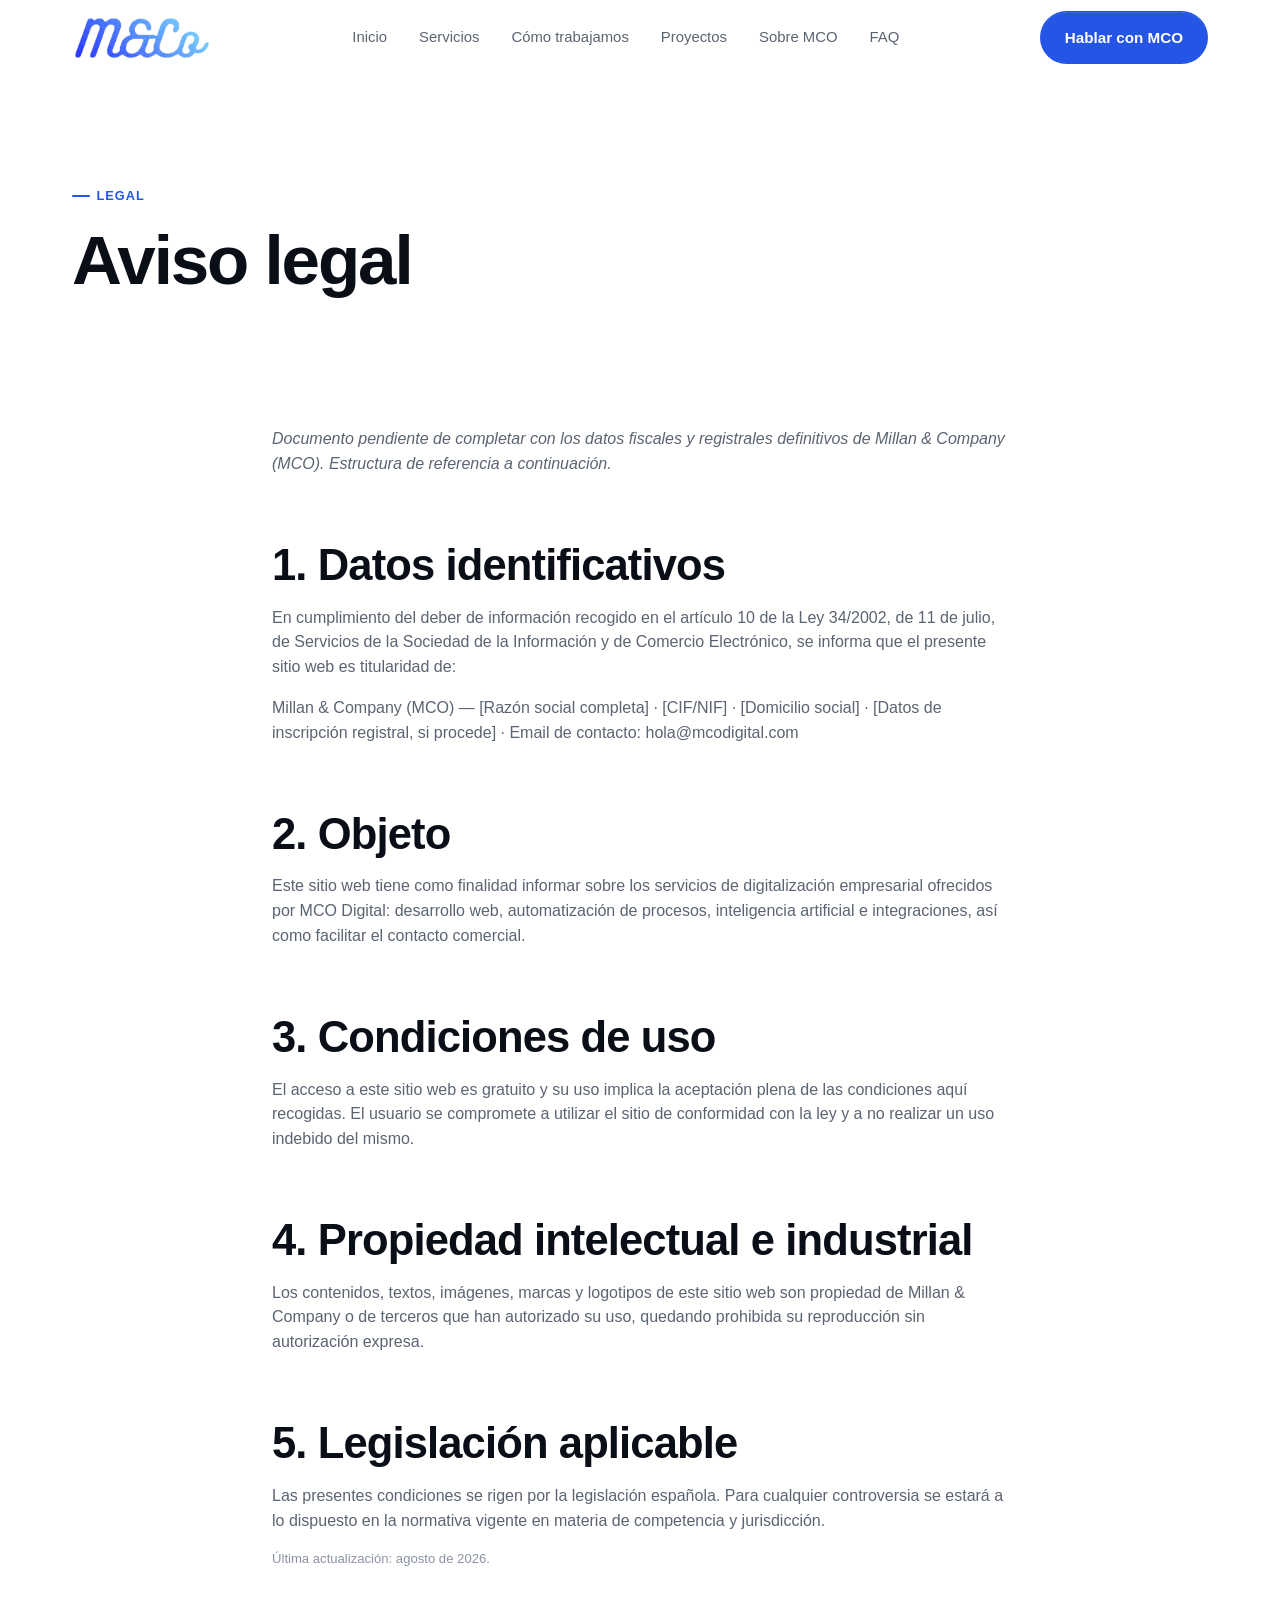
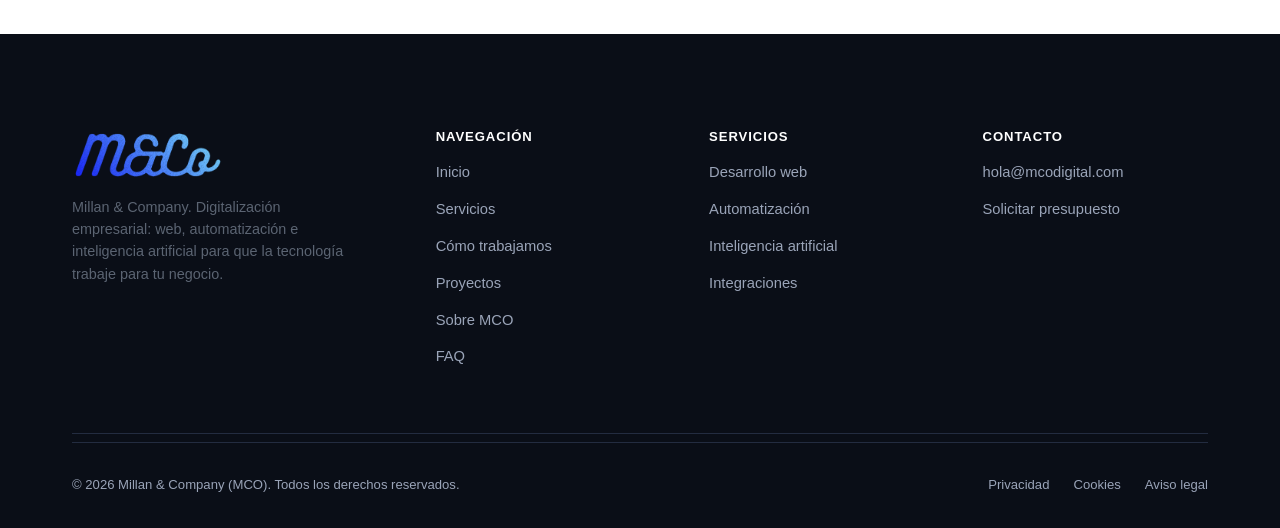
==== commit b773abc5: "Elimina toda referencia a MCO Security del sitio MCO Security es una línea de negocio aparte y no de" ====
--- a/aviso-legal.html
+++ b/aviso-legal.html
@@ -8,7 +8,7 @@
 <link rel="canonical" href="https://mcodev.site/aviso-legal.html">
 <meta name="robots" content="noindex">
 <link rel="icon" href="assets/img/favicon.ico?v=3" sizes="any">
-<link rel="stylesheet" href="assets/css/style.css?v=3">
+<link rel="stylesheet" href="assets/css/style.css?v=8">
 </head>
 <body>
 <a class="skip-link" href="#main">Saltar al contenido</a>
@@ -107,14 +107,6 @@
       </div>
     </div>
 
-    <div class="footer-security">
-      <div class="footer-security-note">
-        <svg viewBox="0 0 24 24" fill="none" stroke="currentColor" stroke-width="1.8" stroke-linecap="round" stroke-linejoin="round"><path d="M12 3l7 3v6c0 4.5-3 7.5-7 9-4-1.5-7-4.5-7-9V6l7-3z"/></svg>
-        <span><strong>MCO Security</strong> — Ciberseguridad empresarial, SGSI e ISO 27001.</span>
-      </div>
-      <span class="badge-soon">Próximamente</span>
-    </div>
-
     <div class="footer-bottom">
       <span>© 2026 Millan &amp; Company (MCO). Todos los derechos reservados.</span>
       <div class="footer-legal">
--- a/assets/css/style.css
+++ b/assets/css/style.css
@@ -256,8 +256,13 @@
   padding-top: calc(var(--sp-10) + var(--sp-4));
   padding-bottom: var(--sp-9);
 }
-.hero-grid {
-  position: absolute; inset: 0; z-index: 0; opacity: .5;
+.hero-media { position: absolute; inset: 0; z-index: 0; }
+.hero-video { width: 100%; height: 100%; object-fit: cover; display: block; }
+.hero-scrim {
+  position: absolute; inset: 0;
+  background:
+    linear-gradient(100deg, rgba(10,14,23,.94) 0%, rgba(10,14,23,.82) 38%, rgba(10,14,23,.55) 70%, rgba(10,14,23,.4) 100%),
+    linear-gradient(0deg, rgba(10,14,23,1) 0%, rgba(10,14,23,.2) 30%, rgba(10,14,23,.2) 80%, rgba(10,14,23,.85) 100%);
 }
 .hero-inner { position: relative; z-index: 1; }
 .hero-content { max-width: 760px; }
@@ -272,14 +277,6 @@
 .hero-trust .dot { width: 4px; height: 4px; border-radius: 50%; background: var(--ink-line); }
 .hero .cta-row { margin-top: var(--sp-7); }
 
-/* Diagrama de sistema abstracto (SVG decorativo) */
-.system-diagram { width: 100%; height: auto; }
-.system-diagram .node { fill: var(--ink); stroke: #3a4560; stroke-width: 1; }
-.system-diagram .node-dot { fill: #7ea0ff; }
-.system-diagram .link { stroke: #2a3450; stroke-width: 1; fill: none; }
-.system-diagram .link-active { stroke: #3a5bd0; stroke-width: 1.4; stroke-dasharray: 4 5; animation: dash 6s linear infinite; }
-@keyframes dash { to { stroke-dashoffset: -90; } }
-
 /* Bloque problema */
 .problem-list { display: grid; grid-template-columns: repeat(2, 1fr); gap: var(--sp-3) var(--sp-6); margin-top: var(--sp-6); }
 .problem-item { display: flex; align-items: flex-start; gap: .7rem; padding: var(--sp-3) 0; border-bottom: 1px solid var(--border-soft); }
@@ -314,7 +311,7 @@
 .service-card .btn-ghost { margin-top: auto; }
 
 /* Proceso diferenciador (mini) */
-.flow-steps { display: flex; align-items: center; gap: var(--sp-3); flex-wrap: wrap; margin-top: var(--sp-7); }
+.flow-steps { display: flex; align-items: center; justify-content: center; gap: var(--sp-3); flex-wrap: wrap; margin-top: var(--sp-7); }
 .flow-step {
   display: flex; align-items: center; gap: var(--sp-3);
   background: var(--bg); border: 1px solid var(--border); border-radius: 999px;
@@ -445,16 +442,7 @@
 .footer-col a { font-size: .92rem; color: var(--on-ink-muted); transition: color var(--dur-s) var(--ease); }
 .footer-col a:hover { color: #fff; }
 
-.footer-security {
-  display: flex; align-items: center; justify-content: space-between; gap: var(--sp-4); flex-wrap: wrap;
-  padding: var(--sp-6) 0; border-bottom: 1px solid var(--ink-line); margin-top: var(--sp-2);
-}
-.footer-security-note { display: flex; align-items: center; gap: var(--sp-3); font-size: .85rem; color: var(--on-ink-muted); }
-.footer-security-note svg { width: 18px; height: 18px; color: #6b7793; flex-shrink: 0; }
-.footer-security-note strong { color: #c3cbdb; font-weight: 600; }
-.badge-soon { font-size: .68rem; font-weight: 700; text-transform: uppercase; letter-spacing: .06em; color: #6b7793; border: 1px solid var(--ink-line); border-radius: 999px; padding: .25rem .6rem; }
-
-.footer-bottom { display: flex; align-items: center; justify-content: space-between; gap: var(--sp-4); padding: var(--sp-6) 0; font-size: .82rem; flex-wrap: wrap; }
+.footer-bottom { display: flex; align-items: center; justify-content: space-between; gap: var(--sp-4); padding: var(--sp-6) 0; font-size: .82rem; flex-wrap: wrap; margin-top: var(--sp-2); border-top: 1px solid var(--ink-line); }
 .footer-legal { display: flex; gap: var(--sp-5); flex-wrap: wrap; }
 .footer-legal a:hover { color: #fff; }
 
@@ -496,6 +484,10 @@
   .main-nav a { display: block; width: 100%; padding: var(--sp-4) 0; font-size: 1.15rem; border-bottom: 1px solid var(--border-soft); }
   .main-nav a::after { display: none; }
   .main-nav .nav-cta { display: block; width: 100%; margin-top: var(--sp-5); padding-bottom: var(--sp-6); }
+  .main-nav .nav-cta a {
+    display: flex; width: 100%; justify-content: center; text-align: center;
+    color: #fff; border-bottom: none; padding: .9rem 1.5rem; font-size: 1rem;
+  }
   .nav-toggle { display: flex; }
   .header-actions .btn-primary.header-cta { display: none; }
 
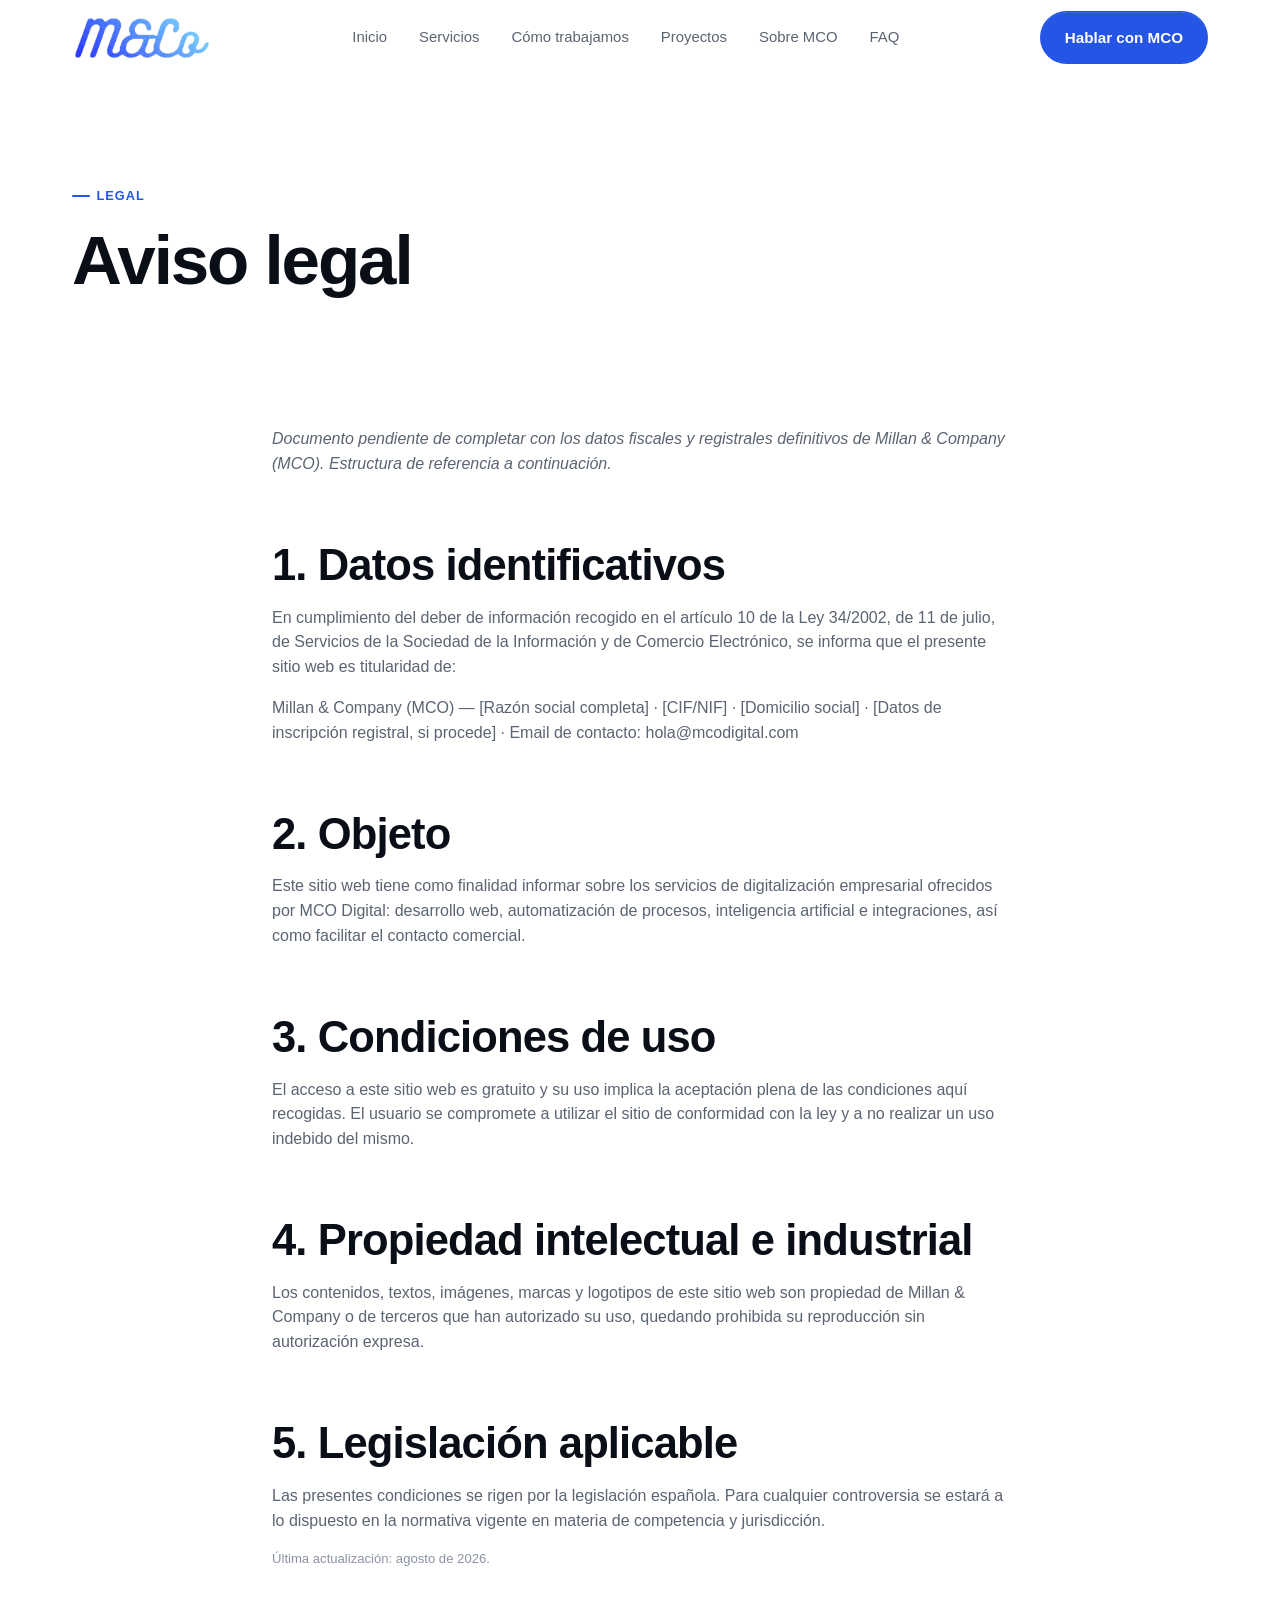
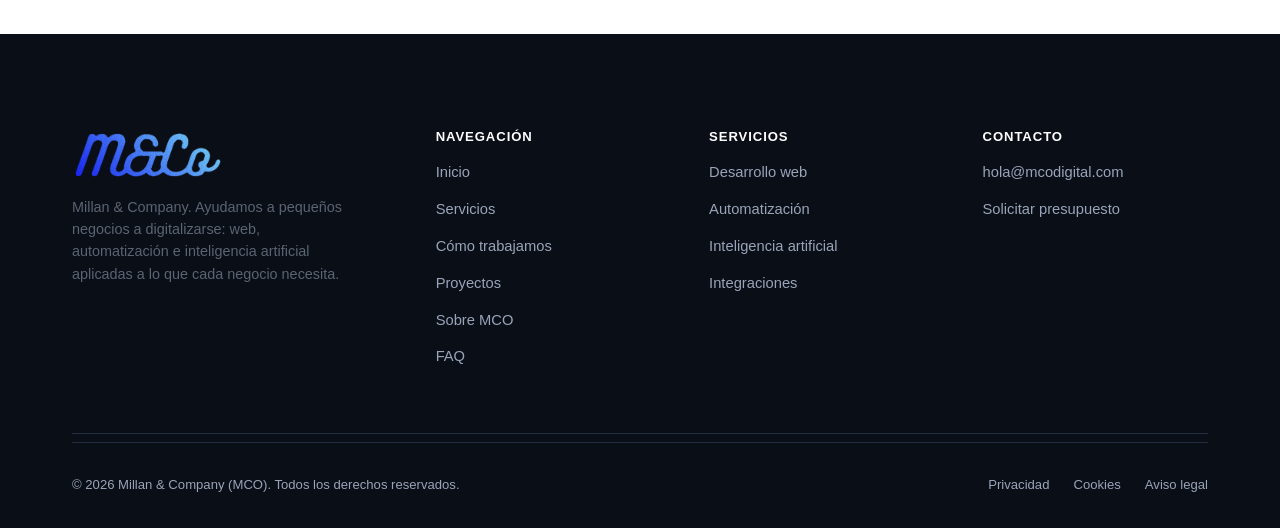
==== commit 2f5caa2c: "Auditoría de copy, posicionamiento y SEO (sin tocar diseño) Reescribe el copy de toda la web para ha" ====
--- a/aviso-legal.html
+++ b/aviso-legal.html
@@ -76,7 +76,7 @@
         <a href="index.html" class="brand" aria-label="MCO Digital — Inicio">
           <img class="brand-mark-img" src="assets/img/logo.png?v=2" alt="M&amp;Co">
         </a>
-        <p>Millan &amp; Company. Digitalización empresarial: web, automatización e inteligencia artificial para que la tecnología trabaje para tu negocio.</p>
+        <p>Millan &amp; Company. Ayudamos a pequeños negocios a digitalizarse: web, automatización e inteligencia artificial aplicadas a lo que cada negocio necesita.</p>
       </div>
       <nav class="footer-col" aria-label="Navegación del sitio">
         <h4>Navegación</h4>
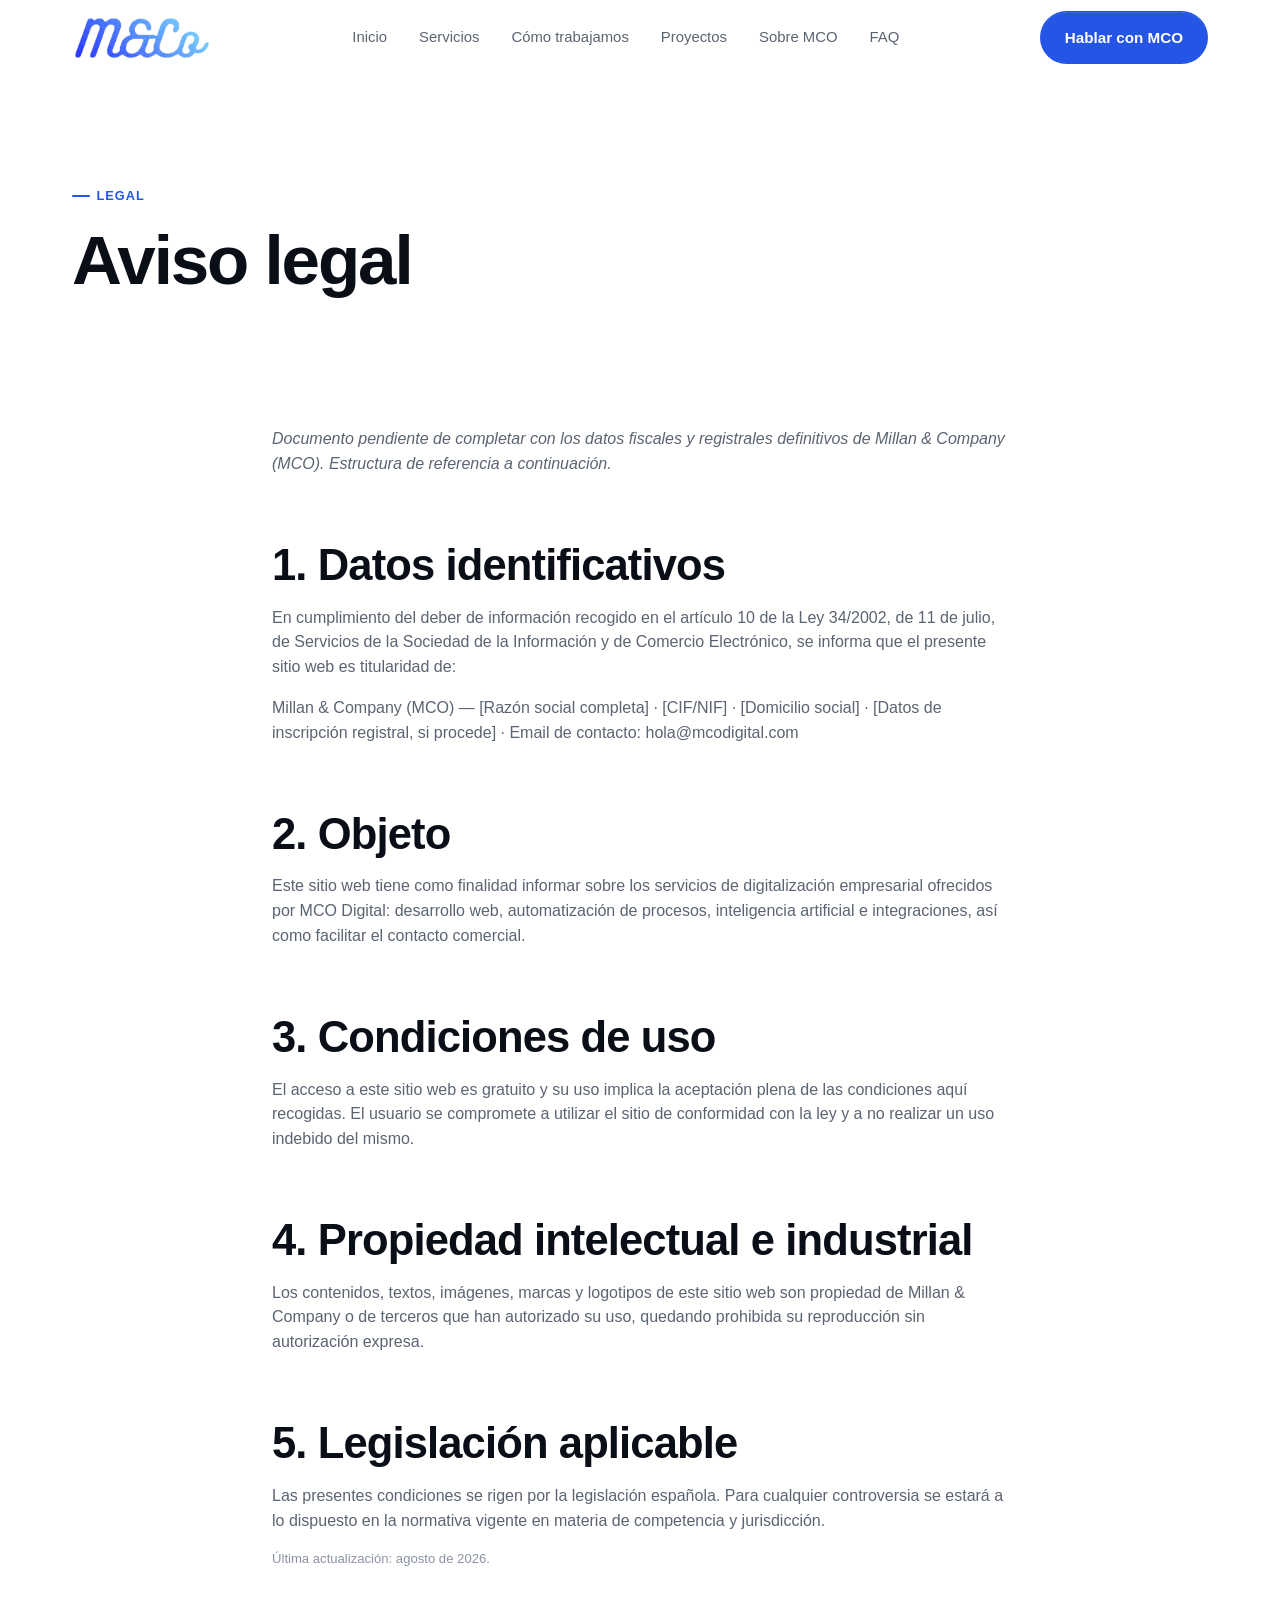
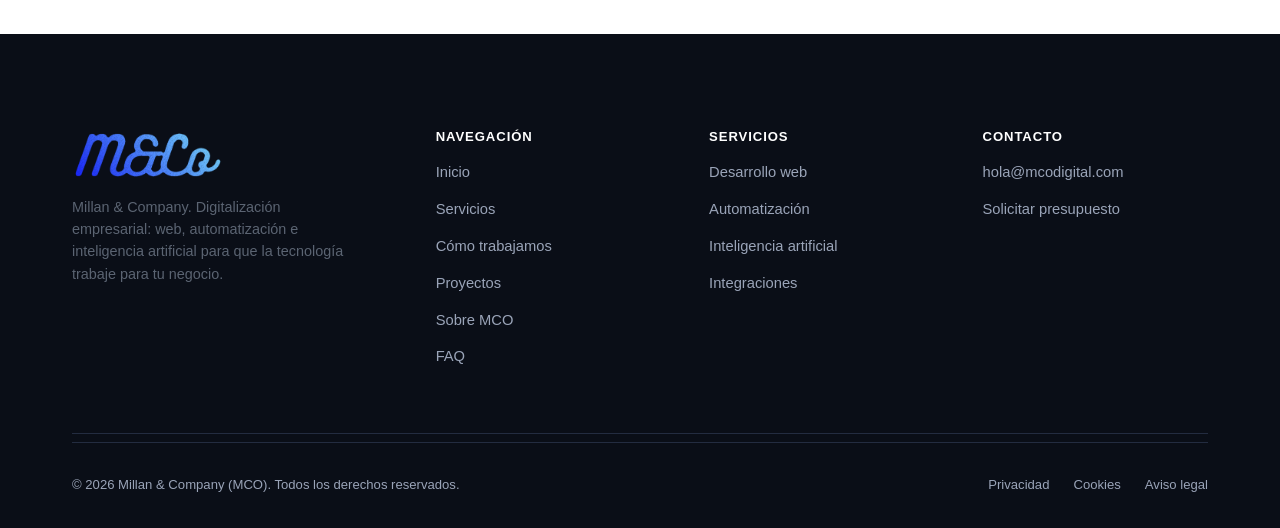
==== commit 3da1ed9c: "Revierte el reposicionamiento hacia 'pequeños negocios' y vuelve a 'digitalizamos empresas' Deshace " ====
--- a/aviso-legal.html
+++ b/aviso-legal.html
@@ -76,7 +76,7 @@
         <a href="index.html" class="brand" aria-label="MCO Digital — Inicio">
           <img class="brand-mark-img" src="assets/img/logo.png?v=2" alt="M&amp;Co">
         </a>
-        <p>Millan &amp; Company. Ayudamos a pequeños negocios a digitalizarse: web, automatización e inteligencia artificial aplicadas a lo que cada negocio necesita.</p>
+        <p>Millan &amp; Company. Digitalización empresarial: web, automatización e inteligencia artificial para que la tecnología trabaje para tu negocio.</p>
       </div>
       <nav class="footer-col" aria-label="Navegación del sitio">
         <h4>Navegación</h4>
@@ -118,6 +118,6 @@
   </div>
 </footer>
 
-<script src="assets/js/main.js?v=3"></script>
+<script src="assets/js/main.js?v=4"></script>
 </body>
 </html>
